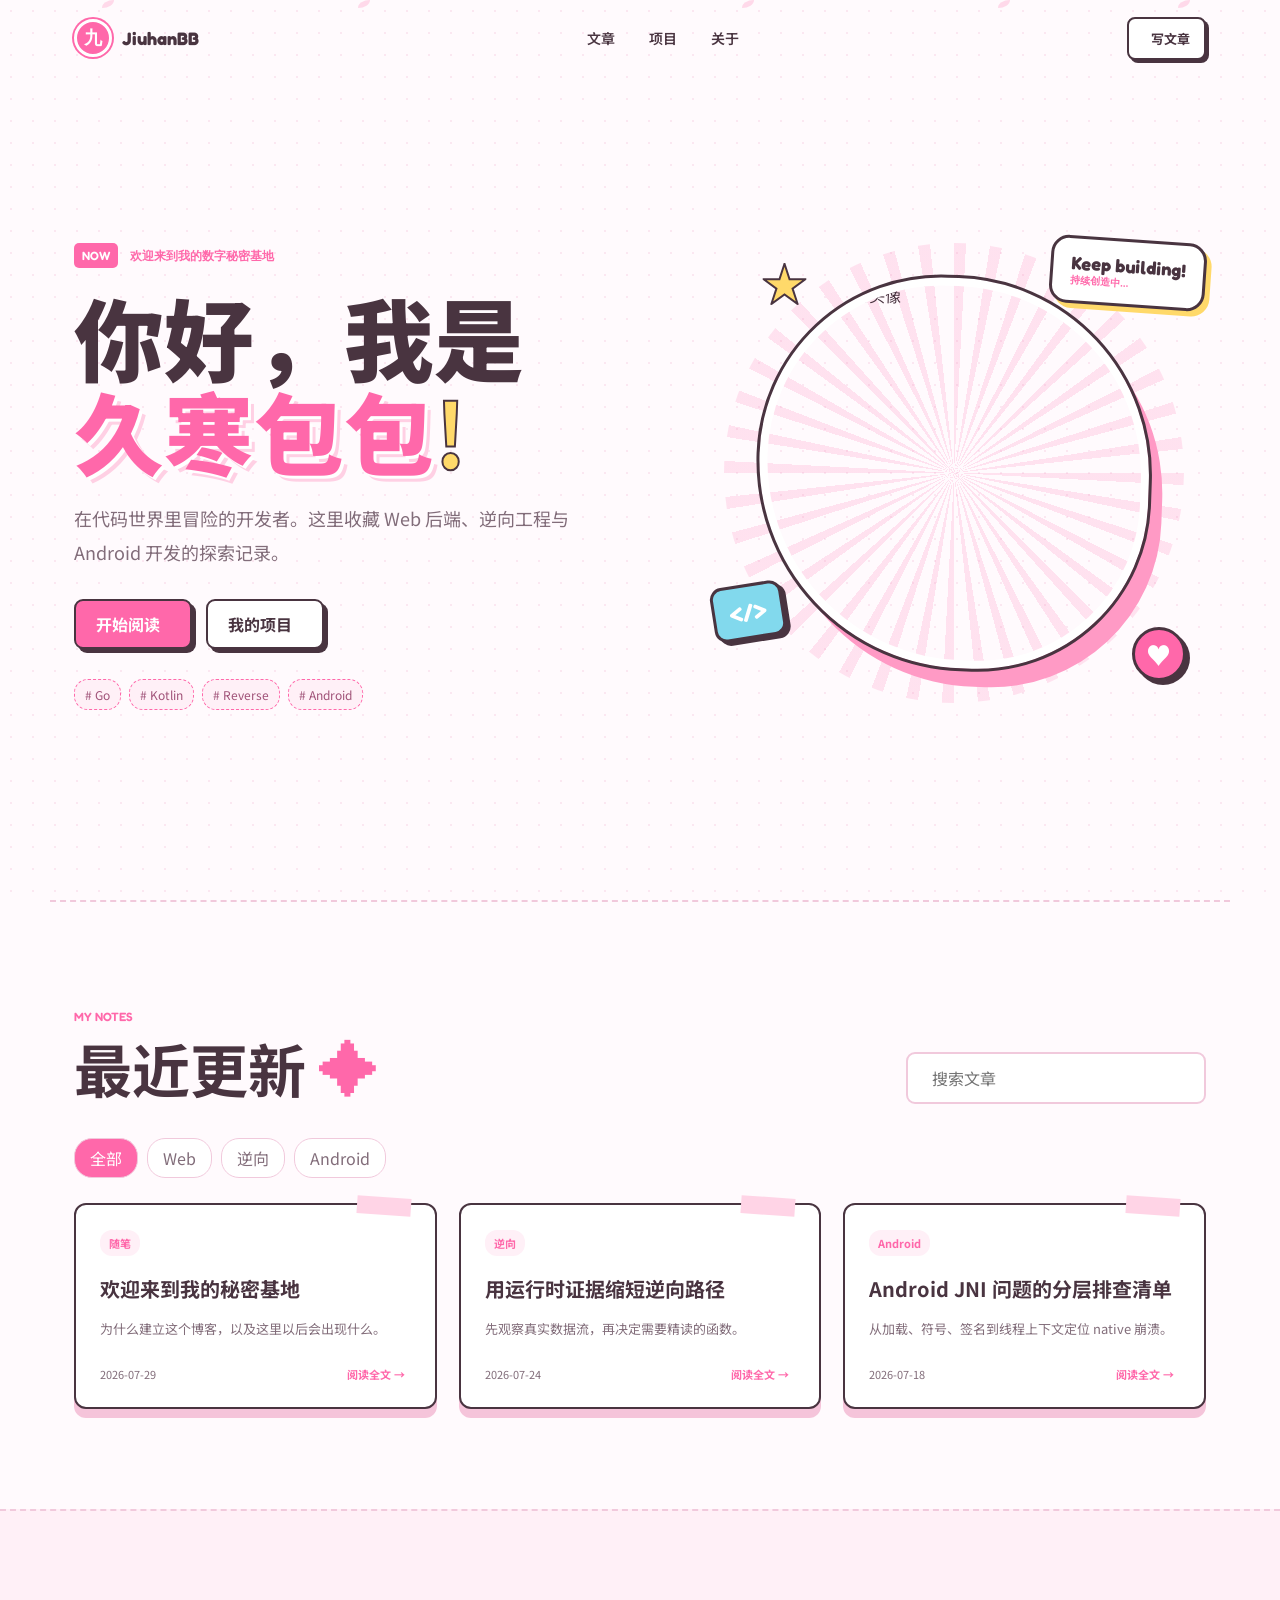
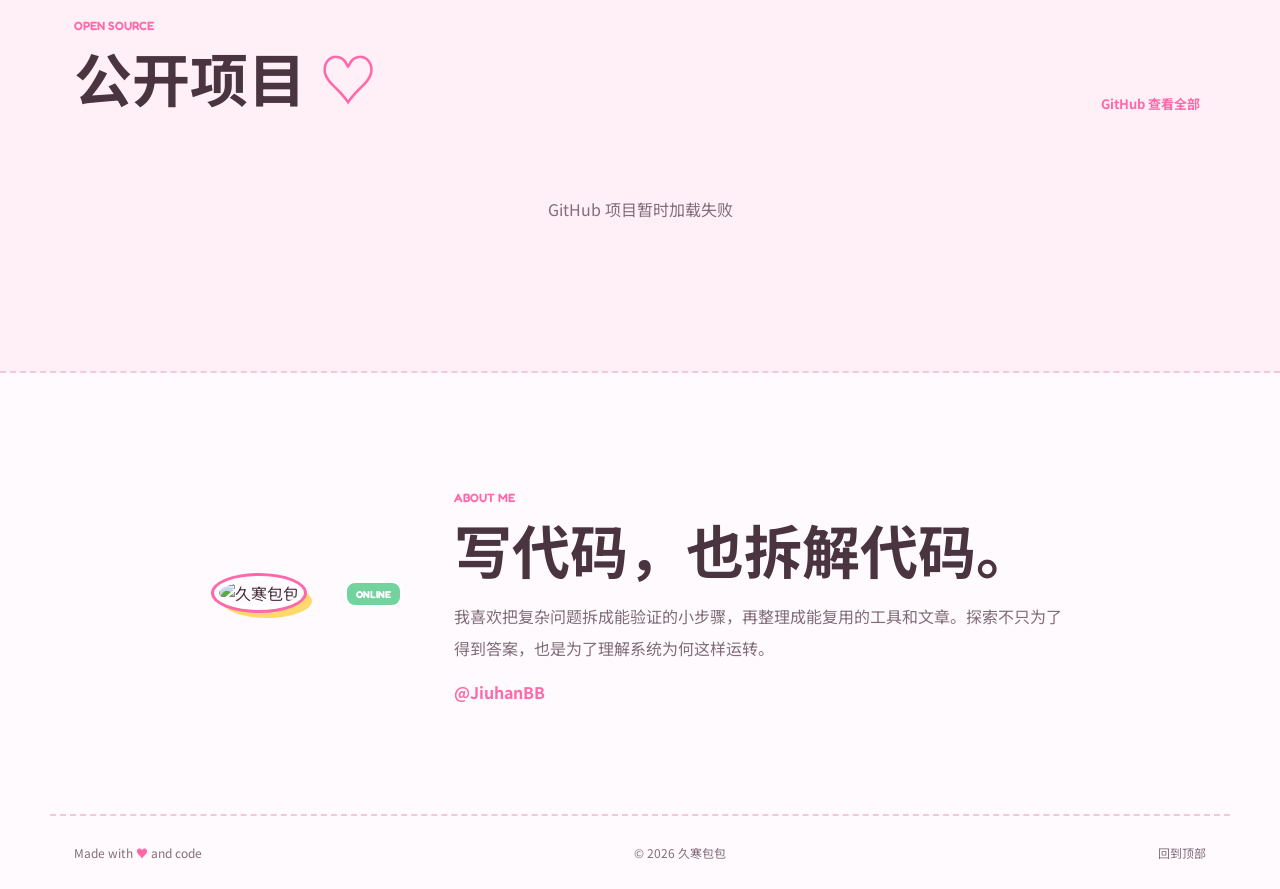
==== docs/index.html @ 518369c0 "Add pink anime-style personal blog" ====
<!doctype html><html lang="zh-CN"><head><meta charset="UTF-8"><meta name="viewport" content="width=device-width,initial-scale=1"><meta name="description" content="久寒包包的开发笔记与公开项目"><meta name="theme-color" content="#ff78b5"><title>久寒包包的秘密基地</title><link rel="preconnect" href="https://fonts.googleapis.com"><link rel="preconnect" href="https://fonts.gstatic.com" crossorigin><link href="https://fonts.googleapis.com/css2?family=Fredoka:wght@600;700&family=Noto+Sans+SC:wght@400;500;600;700;900&display=swap" rel="stylesheet"><link rel="stylesheet" href="styles.css"><script src="https://unpkg.com/lucide@0.468.0/dist/umd/lucide.min.js" defer></script><script src="https://cdn.jsdelivr.net/npm/marked/marked.min.js" defer></script><script src="app.js" defer></script></head><body>
<div class="petals" aria-hidden="true"><i></i><i></i><i></i><i></i><i></i></div>
<header class="header"><a class="logo" href="#home"><span>九</span> JiuhanBB</a><nav><a href="#posts">文章</a><a href="#projects">项目</a><a href="#about">关于</a></nav><a class="admin-link" href="admin.html"><i data-lucide="pen-line"></i><span>写文章</span></a></header>
<main><section class="hero" id="home"><div class="hero-copy"><p class="kicker"><span>NOW</span> 欢迎来到我的数字秘密基地</p><h1>你好，我是<br><em>久寒包包</em><b>!</b></h1><p class="intro">在代码世界里冒险的开发者。这里收藏 Web 后端、逆向工程与 Android 开发的探索记录。</p><div class="actions"><a class="pink-button" href="#posts">开始阅读 <i data-lucide="sparkles"></i></a><a class="soft-button" href="#projects">我的项目 <i data-lucide="folder-git-2"></i></a></div><div class="stack"><span># Go</span><span># Kotlin</span><span># Reverse</span><span># Android</span></div></div><div class="avatar-scene"><div class="burst"></div><div class="speech">Keep building!<small>持续创造中...</small></div><div class="avatar-frame"><img src="https://avatars.githubusercontent.com/u/268337046?v=4" alt="久寒包包的头像"></div><span class="sticker code">&lt;/&gt;</span><span class="sticker heart">♥</span><span class="sticker star">★</span></div></section>
<section class="section posts" id="posts"><div class="section-head"><div><span class="mini-title">MY NOTES</span><h2>最近更新 <i>✦</i></h2></div><label class="search"><i data-lucide="search"></i><input id="post-search" type="search" placeholder="搜索文章"></label></div><div class="filters" id="filters"><button class="active" data-filter="all">全部</button><button data-filter="Web">Web</button><button data-filter="逆向">逆向</button><button data-filter="Android">Android</button></div><div class="post-grid" id="post-grid"><div class="loading">文章加载中...</div></div></section>
<section class="section projects" id="projects"><div class="section-head"><div><span class="mini-title">OPEN SOURCE</span><h2>公开项目 <i>♡</i></h2></div><a href="https://github.com/JiuhanBB?tab=repositories" target="_blank" rel="noreferrer">GitHub 查看全部 <i data-lucide="arrow-up-right"></i></a></div><div class="project-grid" id="project-grid"><div class="loading">正在连接 GitHub...</div></div></section>
<section class="about" id="about"><div class="about-avatar"><img src="https://avatars.githubusercontent.com/u/268337046?v=4" alt="久寒包包"><span>ONLINE</span></div><div><span class="mini-title">ABOUT ME</span><h2>写代码，也拆解代码。</h2><p>我喜欢把复杂问题拆成能验证的小步骤，再整理成能复用的工具和文章。探索不只为了得到答案，也是为了理解系统为何这样运转。</p><a href="https://github.com/JiuhanBB" target="_blank" rel="noreferrer">@JiuhanBB <i data-lucide="github"></i></a></div></section></main>
<footer><span>Made with <b>♥</b> and code</span><span>© <span id="year"></span> 久寒包包</span><a href="#home">回到顶部 <i data-lucide="arrow-up"></i></a></footer><dialog id="post-dialog"><button class="close" aria-label="关闭"><i data-lucide="x"></i></button><article id="post-content"></article></dialog></body></html>
---- docs/styles.css ----
:root{--pink:#ff68aa;--pale:#fff0f7;--paper:#fffafd;--ink:#493440;--muted:#826d7a;--line:#f1c9dc;--yellow:#ffd96a;--blue:#82d9ed;--max:1180px}*{box-sizing:border-box}html{scroll-behavior:smooth}body{margin:0;background:var(--paper);color:var(--ink);font-family:"Noto Sans SC",sans-serif;overflow-x:hidden}body:before{content:"";position:fixed;inset:0;z-index:-2;background:radial-gradient(#efbcd4 1.2px,transparent 1.2px);background-size:22px 22px;opacity:.3}a{color:inherit;text-decoration:none}button,input,textarea,select{font:inherit}svg{width:18px}.header{height:76px;max-width:var(--max);margin:auto;padding:0 24px;display:flex;align-items:center;justify-content:space-between;position:relative;z-index:5}.logo{font:700 18px Fredoka;display:flex;align-items:center;gap:10px}.logo span{display:grid;place-items:center;width:38px;height:38px;border-radius:50%;background:var(--pink);color:#fff;border:3px solid #fff;box-shadow:0 0 0 2px var(--pink)}.header nav{display:flex;gap:34px;font-size:14px;font-weight:600}.header nav a:hover{color:var(--pink)}.admin-link{display:flex;align-items:center;gap:8px;padding:10px 14px;border:2px solid var(--ink);border-radius:8px;background:#fff;box-shadow:3px 3px var(--ink);font-size:13px;font-weight:700}.hero{max-width:var(--max);min-height:calc(100vh - 76px);margin:auto;padding:50px 24px 80px;display:grid;grid-template-columns:1.05fr .95fr;align-items:center;gap:70px}.kicker,.mini-title{font:600 12px Fredoka;color:var(--pink)}.kicker span{padding:5px 8px;margin-right:9px;border-radius:5px;background:var(--pink);color:#fff}.hero h1{font-size:clamp(52px,7vw,94px);line-height:1.05;margin:24px 0;font-weight:900}.hero h1 em{font-style:normal;color:var(--pink);text-shadow:3px 3px #fff,6px 6px #ffd0e4}.hero h1 b{color:var(--yellow);-webkit-text-stroke:2px var(--ink)}.intro{max-width:580px;color:var(--muted);font-size:18px;line-height:1.9}.actions{display:flex;gap:14px;margin:30px 0}.pink-button,.soft-button{min-height:50px;padding:0 20px;display:inline-flex;align-items:center;gap:10px;border:2px solid var(--ink);border-radius:9px;font-weight:700;box-shadow:4px 4px var(--ink)}.pink-button{background:var(--pink);color:#fff}.soft-button{background:#fff}.pink-button:hover,.soft-button:hover{transform:translate(2px,2px);box-shadow:2px 2px var(--ink)}.stack{display:flex;flex-wrap:wrap;gap:8px}.stack span{padding:6px 10px;background:var(--pale);border:1px dashed var(--pink);border-radius:14px;color:#a05278;font-size:12px}.avatar-scene{position:relative;min-height:520px;display:grid;place-items:center}.burst{position:absolute;width:460px;height:460px;background:repeating-conic-gradient(var(--pink) 0 3deg,transparent 3deg 9deg);border-radius:50%;opacity:.16}.avatar-frame{width:min(390px,80vw);aspect-ratio:1;border:8px solid #fff;outline:3px solid var(--ink);border-radius:48% 52% 45% 55%;overflow:hidden;transform:rotate(2deg);box-shadow:14px 18px #ff9ac5}.avatar-frame img{width:100%;height:100%;object-fit:cover}.speech{position:absolute;z-index:2;top:5%;right:0;background:#fff;border:3px solid var(--ink);border-radius:18px;padding:13px 18px;font:700 18px Fredoka;transform:rotate(4deg);box-shadow:5px 5px var(--yellow)}.speech small{display:block;color:var(--pink);font:600 10px sans-serif}.sticker{position:absolute;z-index:2;display:grid;place-items:center;border:3px solid var(--ink);color:#fff;box-shadow:4px 4px var(--ink)}.sticker.code{left:2%;bottom:18%;width:72px;height:55px;border-radius:12px;background:var(--blue);font:700 22px Fredoka;transform:rotate(-9deg)}.sticker.heart{right:4%;bottom:10%;width:54px;height:54px;border-radius:50%;background:var(--pink);font-size:25px}.sticker.star{left:12%;top:7%;border:0;box-shadow:none;color:var(--yellow);font-size:45px;-webkit-text-stroke:2px var(--ink)}.section{max-width:var(--max);margin:auto;padding:100px 24px}.posts{border-top:2px dashed var(--line)}.section-head{display:flex;align-items:end;justify-content:space-between;gap:24px;margin-bottom:34px}.section-head h2,.about h2{font-size:clamp(34px,5vw,58px);line-height:1.2;margin:8px 0 0}.section-head h2 i{color:var(--pink);font-style:normal}.section-head>a{display:flex;align-items:center;gap:6px;color:var(--pink);font-size:13px;font-weight:700}.search{width:min(300px,100%);display:flex;align-items:center;gap:8px;padding:11px 14px;background:#fff;border:2px solid var(--line);border-radius:9px}.search input{width:100%;border:0;outline:0;background:transparent}.filters{display:flex;gap:9px;margin-bottom:25px}.filters button{border:1px solid var(--line);background:#fff;color:var(--muted);border-radius:18px;padding:7px 15px;cursor:pointer}.filters button.active,.filters button:hover{background:var(--pink);color:#fff}.post-grid,.project-grid{display:grid;grid-template-columns:repeat(3,1fr);gap:22px}.post-card,.project-card{position:relative;background:#fff;border:2px solid var(--ink);border-radius:12px;padding:24px;box-shadow:0 9px #f5c4da;transition:.2s}.post-card:hover,.project-card:hover{transform:translateY(-5px)}.post-card:before{content:"";position:absolute;top:-8px;right:24px;width:54px;height:18px;background:#ffd4e6;transform:rotate(4deg)}.tag{display:inline-block;padding:5px 9px;border-radius:12px;background:var(--pale);color:var(--pink);font-size:11px;font-weight:700}.post-card h3,.project-card h3{font-size:20px;line-height:1.5;margin:18px 0 10px}.post-card p,.project-card p{color:var(--muted);font-size:13px;line-height:1.8}.card-foot{display:flex;justify-content:space-between;align-items:center;margin-top:25px;color:var(--muted);font-size:11px}.post-card button{border:0;background:none;color:var(--pink);font-weight:700;cursor:pointer}.projects{background:var(--pale);max-width:none;padding-inline:max(24px,calc((100vw - var(--max))/2 + 24px));border-block:2px dashed var(--line)}.project-card{box-shadow:6px 7px var(--yellow)}.project-top,.project-stats{display:flex;justify-content:space-between}.project-icon{display:grid;place-items:center;width:42px;height:42px;border-radius:10px;background:var(--pale);color:var(--pink)}.project-stats{gap:13px;color:var(--muted);font-size:12px}.project-stats span,.language{display:flex;align-items:center;gap:5px}.project-stats svg{width:14px}.language{font-size:12px}.language i{width:9px;height:9px;border-radius:50%;background:var(--pink)}.loading{grid-column:1/-1;text-align:center;padding:50px;color:var(--muted)}.about{max-width:900px;margin:auto;padding:110px 24px;display:grid;grid-template-columns:180px 1fr;gap:60px;align-items:center}.about-avatar{position:relative}.about-avatar img{width:180px;height:180px;object-fit:cover;border:5px solid #fff;outline:3px solid var(--pink);border-radius:50%;box-shadow:8px 8px var(--yellow)}.about-avatar span{position:absolute;bottom:3px;right:-8px;padding:5px 9px;border-radius:10px;background:#72d39f;color:#fff;border:2px solid #fff;font:700 10px Fredoka}.about p{color:var(--muted);line-height:2}.about a{display:inline-flex;gap:7px;color:var(--pink);font-weight:700}footer{max-width:var(--max);margin:auto;padding:28px 24px;border-top:2px dashed var(--line);display:flex;justify-content:space-between;color:var(--muted);font-size:12px}footer b{color:var(--pink)}dialog{width:min(800px,calc(100% - 30px));max-height:calc(100vh - 30px);padding:0;border:3px solid var(--ink);border-radius:14px;background:var(--paper);color:var(--ink);box-shadow:10px 10px var(--pink)}dialog::backdrop{background:#593a4b99;backdrop-filter:blur(5px)}.close{position:sticky;float:right;top:15px;margin:15px;width:40px;height:40px;border:2px solid var(--ink);border-radius:50%;background:#fff}#post-content{padding:65px clamp(24px,7vw,70px)}#post-content h1{font-size:clamp(32px,6vw,52px)}#post-content .meta{color:var(--pink);font-size:12px;font-weight:700}#post-content .body{margin-top:40px;line-height:2}#post-content pre{overflow:auto;padding:18px;background:#3d3039;color:#ffeaf3;border-radius:8px}#post-content code{font-family:monospace;background:var(--pale);padding:2px 5px}#post-content pre code{background:none}.petals i{position:fixed;z-index:-1;width:12px;height:8px;background:#ff9ac5;border-radius:100% 0;opacity:.35;animation:fall 13s linear infinite}.petals i:nth-child(1){left:8%;animation-delay:-2s}.petals i:nth-child(2){left:28%;animation-delay:-8s}.petals i:nth-child(3){left:58%;animation-delay:-5s}.petals i:nth-child(4){left:78%;animation-delay:-11s}.petals i:nth-child(5){left:92%;animation-delay:-4s}@keyframes fall{from{top:-30px}to{top:105vh;transform:rotate(540deg) translateX(80px)}}
@media(max-width:760px){.header{height:66px;padding:0 16px}.header nav{display:none}.admin-link span{display:none}.hero{min-height:auto;padding:45px 18px 70px;grid-template-columns:1fr;gap:20px}.hero h1{font-size:52px}.intro{font-size:16px}.actions{flex-wrap:wrap}.avatar-scene{min-height:400px}.burst{width:330px;height:330px}.avatar-frame{width:300px}.speech{right:1%;top:2%;font-size:15px}.section{padding:75px 18px}.section-head{align-items:start;flex-direction:column}.search{width:100%}.post-grid,.project-grid{grid-template-columns:1fr}.projects{padding-inline:18px}.about{grid-template-columns:1fr;text-align:center;gap:30px}.about-avatar{margin:auto}footer{padding:24px 18px}footer span:nth-child(2){display:none}}@media(prefers-reduced-motion:reduce){html{scroll-behavior:auto}.petals i{animation:none}}
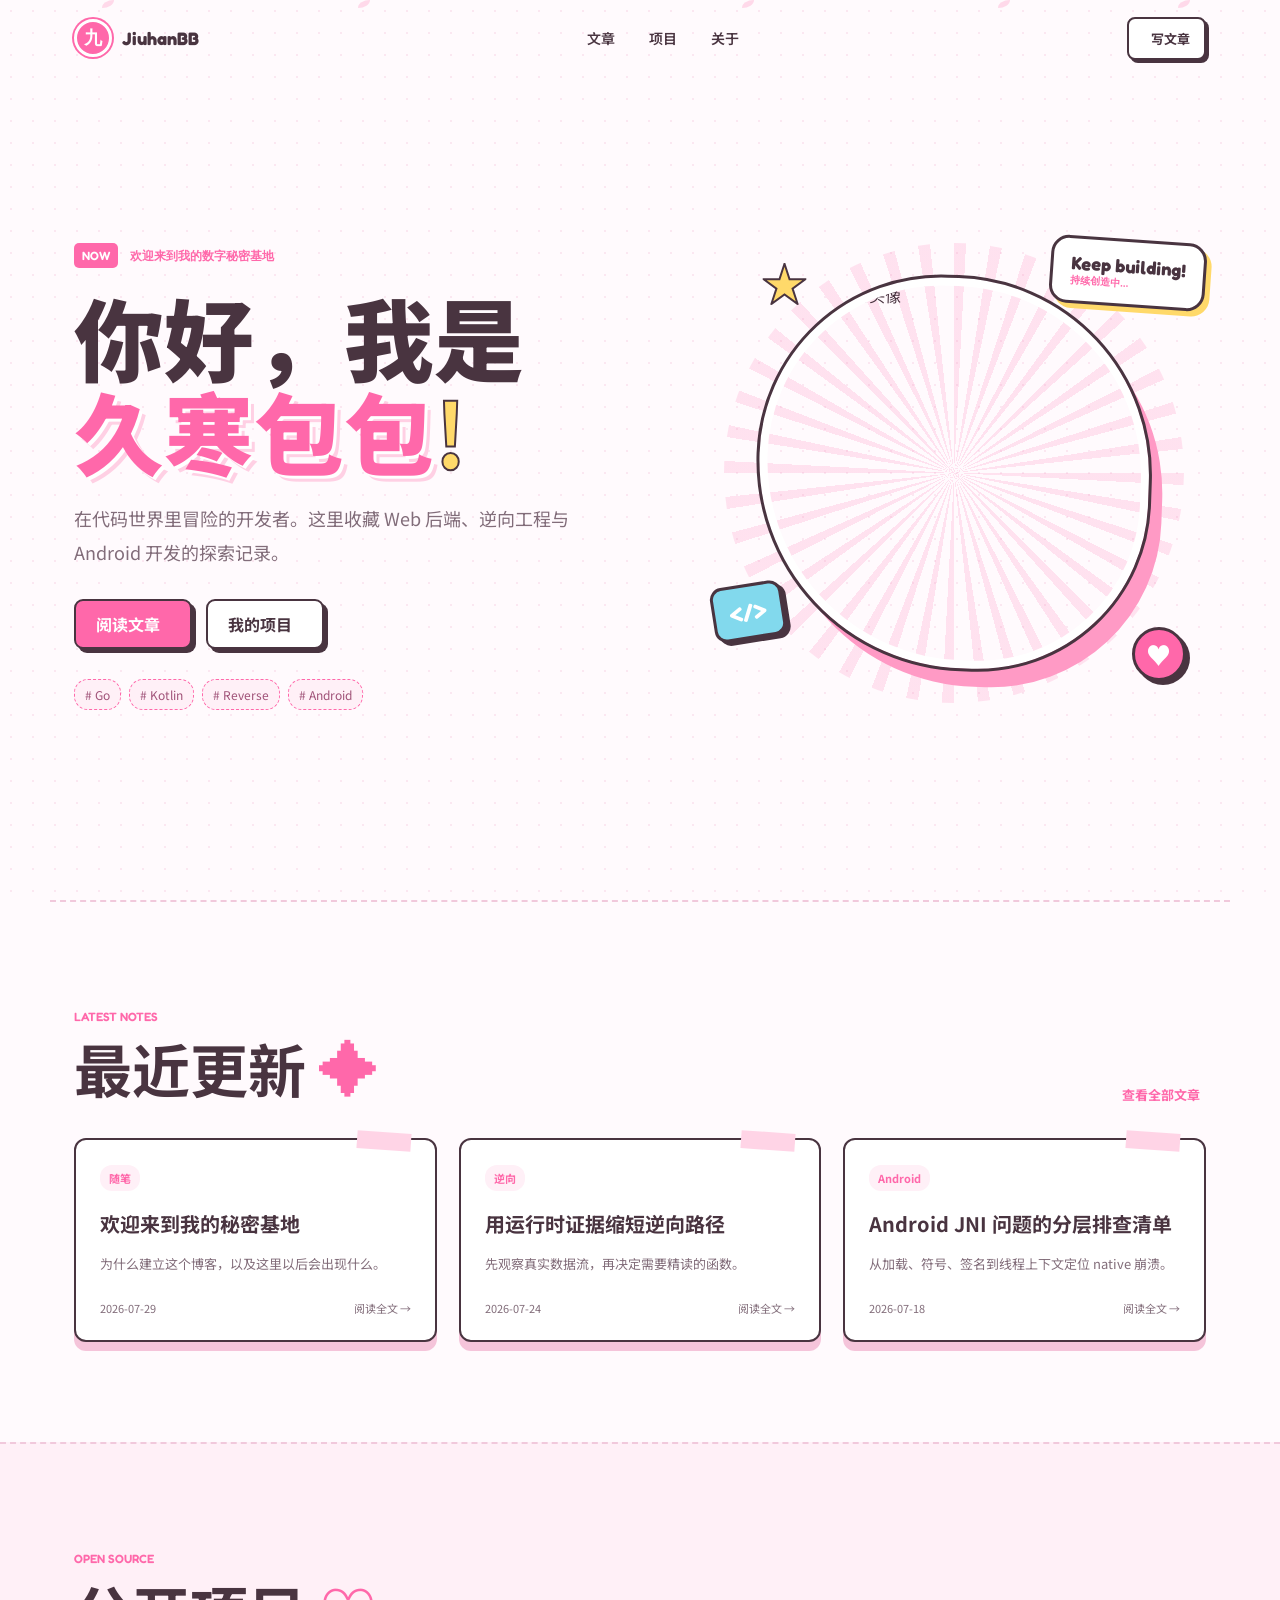
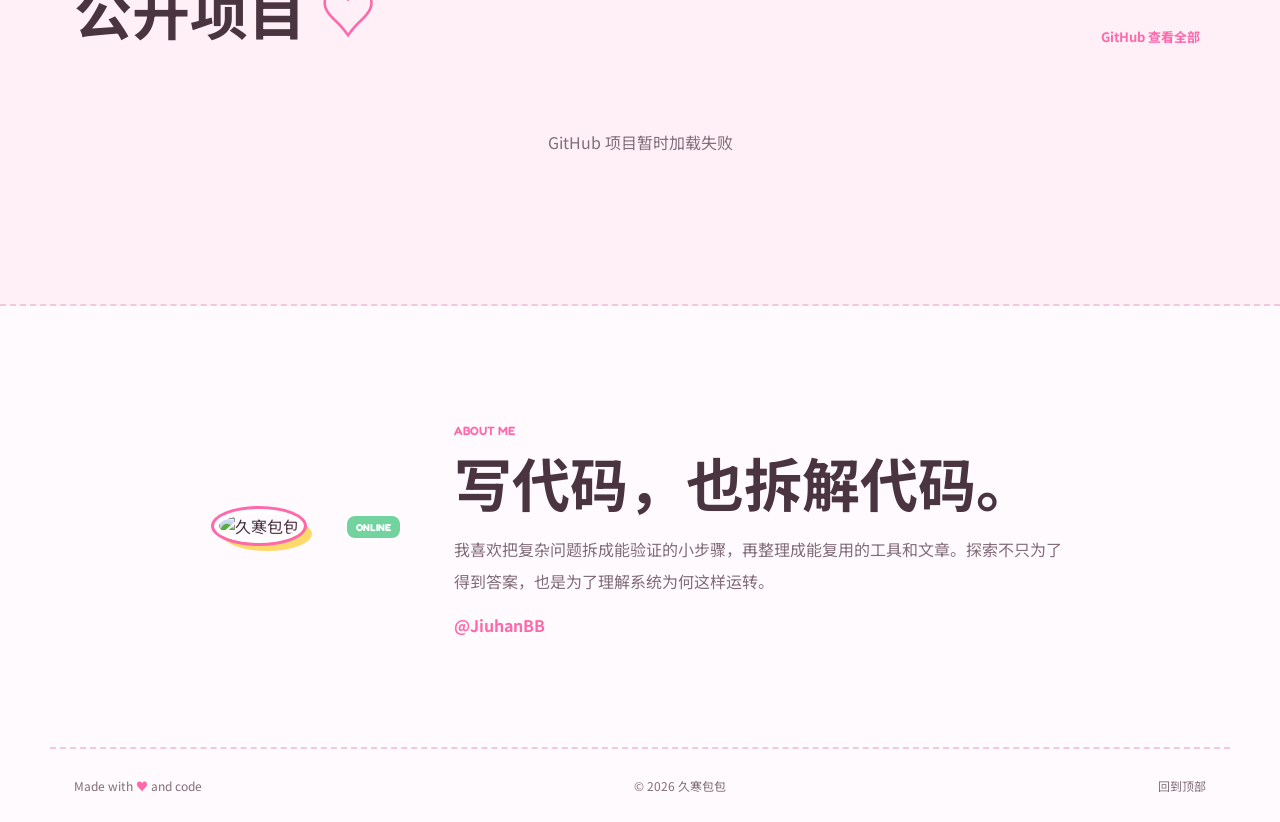
==== commit 868d450c: "Add per-article publishing workflow" ====
--- a/docs/index.html
+++ b/docs/index.html
@@ -1,8 +1,7 @@
-<!doctype html><html lang="zh-CN"><head><meta charset="UTF-8"><meta name="viewport" content="width=device-width,initial-scale=1"><meta name="description" content="久寒包包的开发笔记与公开项目"><meta name="theme-color" content="#ff78b5"><title>久寒包包的秘密基地</title><link rel="preconnect" href="https://fonts.googleapis.com"><link rel="preconnect" href="https://fonts.gstatic.com" crossorigin><link href="https://fonts.googleapis.com/css2?family=Fredoka:wght@600;700&family=Noto+Sans+SC:wght@400;500;600;700;900&display=swap" rel="stylesheet"><link rel="stylesheet" href="styles.css"><script src="https://unpkg.com/lucide@0.468.0/dist/umd/lucide.min.js" defer></script><script src="https://cdn.jsdelivr.net/npm/marked/marked.min.js" defer></script><script src="app.js" defer></script></head><body>
-<div class="petals" aria-hidden="true"><i></i><i></i><i></i><i></i><i></i></div>
-<header class="header"><a class="logo" href="#home"><span>九</span> JiuhanBB</a><nav><a href="#posts">文章</a><a href="#projects">项目</a><a href="#about">关于</a></nav><a class="admin-link" href="admin.html"><i data-lucide="pen-line"></i><span>写文章</span></a></header>
-<main><section class="hero" id="home"><div class="hero-copy"><p class="kicker"><span>NOW</span> 欢迎来到我的数字秘密基地</p><h1>你好，我是<br><em>久寒包包</em><b>!</b></h1><p class="intro">在代码世界里冒险的开发者。这里收藏 Web 后端、逆向工程与 Android 开发的探索记录。</p><div class="actions"><a class="pink-button" href="#posts">开始阅读 <i data-lucide="sparkles"></i></a><a class="soft-button" href="#projects">我的项目 <i data-lucide="folder-git-2"></i></a></div><div class="stack"><span># Go</span><span># Kotlin</span><span># Reverse</span><span># Android</span></div></div><div class="avatar-scene"><div class="burst"></div><div class="speech">Keep building!<small>持续创造中...</small></div><div class="avatar-frame"><img src="https://avatars.githubusercontent.com/u/268337046?v=4" alt="久寒包包的头像"></div><span class="sticker code">&lt;/&gt;</span><span class="sticker heart">♥</span><span class="sticker star">★</span></div></section>
-<section class="section posts" id="posts"><div class="section-head"><div><span class="mini-title">MY NOTES</span><h2>最近更新 <i>✦</i></h2></div><label class="search"><i data-lucide="search"></i><input id="post-search" type="search" placeholder="搜索文章"></label></div><div class="filters" id="filters"><button class="active" data-filter="all">全部</button><button data-filter="Web">Web</button><button data-filter="逆向">逆向</button><button data-filter="Android">Android</button></div><div class="post-grid" id="post-grid"><div class="loading">文章加载中...</div></div></section>
+<!doctype html><html lang="zh-CN"><head><meta charset="UTF-8"><meta name="viewport" content="width=device-width,initial-scale=1"><meta name="description" content="久寒包包的开发笔记与公开项目"><meta name="theme-color" content="#ff78b5"><title>久寒包包的秘密基地</title><link rel="preconnect" href="https://fonts.googleapis.com"><link rel="preconnect" href="https://fonts.gstatic.com" crossorigin><link href="https://fonts.googleapis.com/css2?family=Fredoka:wght@600;700&family=Noto+Sans+SC:wght@400;500;600;700;900&display=swap" rel="stylesheet"><link rel="stylesheet" href="styles.css"><script src="https://unpkg.com/lucide@0.468.0/dist/umd/lucide.min.js" defer></script><script src="app.js" defer></script></head><body>
+<div class="petals" aria-hidden="true"><i></i><i></i><i></i><i></i><i></i></div><header class="header"><a class="logo" href="#home"><span>九</span> JiuhanBB</a><nav><a href="articles.html">文章</a><a href="#projects">项目</a><a href="#about">关于</a></nav><a class="admin-link" href="admin.html"><i data-lucide="pen-line"></i><span>写文章</span></a></header>
+<main><section class="hero" id="home"><div class="hero-copy"><p class="kicker"><span>NOW</span> 欢迎来到我的数字秘密基地</p><h1>你好，我是<br><em>久寒包包</em><b>!</b></h1><p class="intro">在代码世界里冒险的开发者。这里收藏 Web 后端、逆向工程与 Android 开发的探索记录。</p><div class="actions"><a class="pink-button" href="articles.html">阅读文章 <i data-lucide="sparkles"></i></a><a class="soft-button" href="#projects">我的项目 <i data-lucide="folder-git-2"></i></a></div><div class="stack"><span># Go</span><span># Kotlin</span><span># Reverse</span><span># Android</span></div></div><div class="avatar-scene"><div class="burst"></div><div class="speech">Keep building!<small>持续创造中...</small></div><div class="avatar-frame"><img src="https://avatars.githubusercontent.com/u/268337046?v=4" alt="久寒包包的头像"></div><span class="sticker code">&lt;/&gt;</span><span class="sticker heart">♥</span><span class="sticker star">★</span></div></section>
+<section class="section posts" id="posts"><div class="section-head"><div><span class="mini-title">LATEST NOTES</span><h2>最近更新 <i>✦</i></h2></div><a href="articles.html">查看全部文章 <i data-lucide="arrow-up-right"></i></a></div><div class="post-grid" id="post-grid"><div class="loading">文章加载中...</div></div></section>
 <section class="section projects" id="projects"><div class="section-head"><div><span class="mini-title">OPEN SOURCE</span><h2>公开项目 <i>♡</i></h2></div><a href="https://github.com/JiuhanBB?tab=repositories" target="_blank" rel="noreferrer">GitHub 查看全部 <i data-lucide="arrow-up-right"></i></a></div><div class="project-grid" id="project-grid"><div class="loading">正在连接 GitHub...</div></div></section>
 <section class="about" id="about"><div class="about-avatar"><img src="https://avatars.githubusercontent.com/u/268337046?v=4" alt="久寒包包"><span>ONLINE</span></div><div><span class="mini-title">ABOUT ME</span><h2>写代码，也拆解代码。</h2><p>我喜欢把复杂问题拆成能验证的小步骤，再整理成能复用的工具和文章。探索不只为了得到答案，也是为了理解系统为何这样运转。</p><a href="https://github.com/JiuhanBB" target="_blank" rel="noreferrer">@JiuhanBB <i data-lucide="github"></i></a></div></section></main>
-<footer><span>Made with <b>♥</b> and code</span><span>© <span id="year"></span> 久寒包包</span><a href="#home">回到顶部 <i data-lucide="arrow-up"></i></a></footer><dialog id="post-dialog"><button class="close" aria-label="关闭"><i data-lucide="x"></i></button><article id="post-content"></article></dialog></body></html>
+<footer><span>Made with <b>♥</b> and code</span><span>© <span id="year"></span> 久寒包包</span><a href="#home">回到顶部 <i data-lucide="arrow-up"></i></a></footer></body></html>
